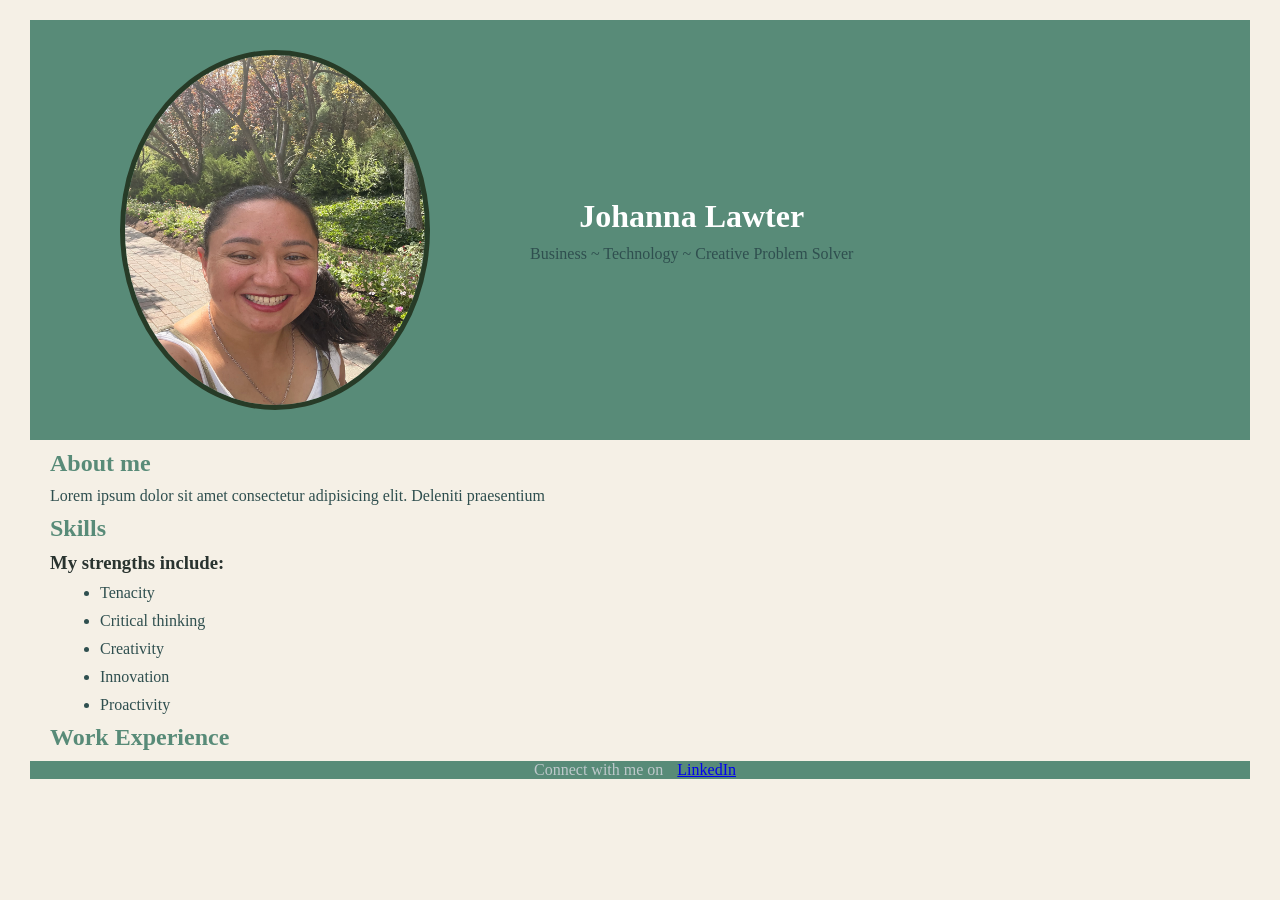
==== index.html @ 3de3170e "File name changed" ====
<!doctype html>
<html lang="en">
  <head>
    <meta charset="UTF-8" />
    <meta name="viewport" content="width=device-width, initial-scale=1.0" />
    <link rel="stylesheet" href="styles.css">
    <title>Johanna Lawter</title>
  </head>
  <body>
    <header>
      <img class= "thick-green-border" src="Selfpicture.jpeg" alt="Johanna smiling at the camera. There is a garden in the background." width="300" height="350">
      <div class="intro">
      <h1>Johanna Lawter</h1>
      <p>
        Business ~ Technology ~ Creative Problem Solver
      </p>
      </div>
    </header>
    <main>
      <section>
        <h2>About me</h2>
        <p>
          Lorem ipsum dolor sit amet consectetur adipisicing elit. Deleniti
          praesentium
        </p>
      </section>
      <section>
        <h2>Skills</h2>
        <h3>My strengths include:</h3>
        <ul>
          <li>Tenacity</li>
          <li>Critical thinking</li>
          <li>Creativity</li>
          <li>Innovation</li>
          <li>Proactivity</li>
        </ul>
      </section>
      <section>
        <h2>Work Experience</h2>
      </section>
    </main>
    <footer class="centered">
      Connect with me on
      <a href="http://www.linkedin.com/in/johannalawter" target="_blank" rel="noopener noreferrer">LinkedIn</a>
    </footer>
  </body>
</html>
---- styles.css ----
* {
  margin: 10px;
}

header {
  background-color: #588b78;
  color: white;
  text-align: center;
  align-content: center;
  display: flex;
  align-items: center;
  padding: 20px;
  padding-left: 80px;
}
.thick-green-border {
  border-color: rgb(39, 59, 39);
  border-width: 5px;
  border-style: solid;
  border-radius: 90%;
}
footer {
  background-color: #588b78;
  color: #bdc8ca;
}
.centered {
  text-align: center;
}
body {
  background-color: #f5f0e6;
  color: #29332f;

  h2 {
    color: #588b78;
  }
  p {
    color: darkslategray;
  }
  ul {
    color: darkslategray;
  }
}

.intro {
  max-width: 500px;
  text-align: center;
  margin-left: 80px;
}
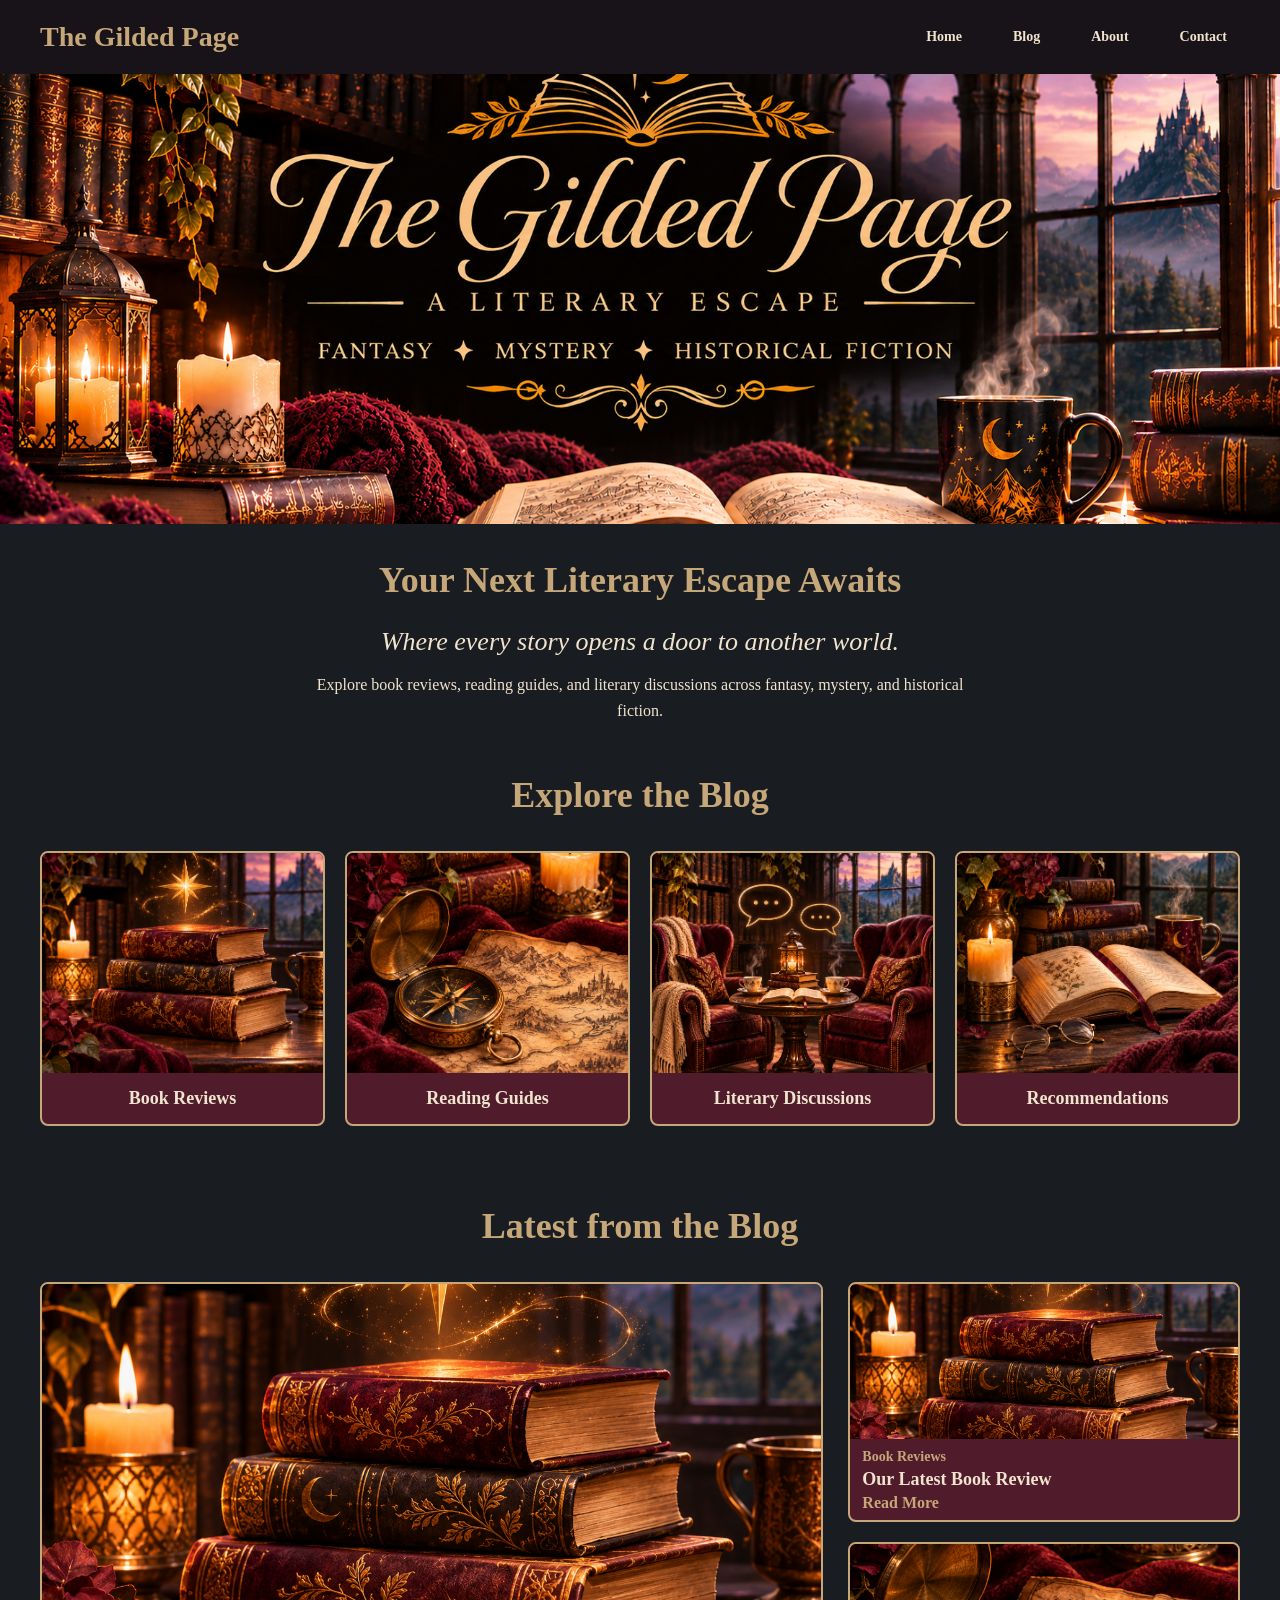
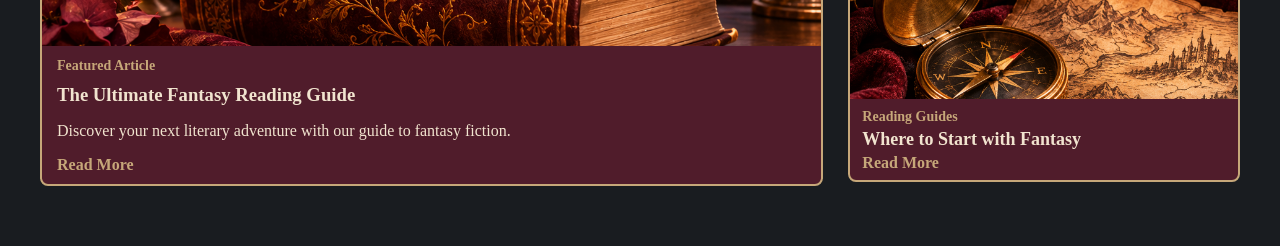
==== commit ff23e9cf: "Changing site fully" ====
--- a/index.html
+++ b/index.html
@@ -1,47 +1,127 @@
-<!doctype html>
+<!DOCTYPE html>
 <html lang="en">
-  <head>
-    <meta charset="UTF-8" />
-    <meta name="viewport" content="width=device-width, initial-scale=1.0" />
+<head>
+    <meta charset="UTF-8">
+    <meta name="viewport" content="width=device-width, initial-scale=1.0">
+    <title>The Gilded Page</title>
     <link rel="stylesheet" href="styles.css">
-    <title>Johanna Lawter</title>
-  </head>
-  <body>
+</head>
+<body>
     <header>
-      <img class= "thick-green-border" src="Selfpicture.jpeg" alt="Johanna smiling at the camera. There is a garden in the background." width="300" height="350">
-      <div class="intro">
-      <h1>Johanna Lawter</h1>
-      <p>
-        Business ~ Technology ~ Creative Problem Solver
-      </p>
-      </div>
+        <nav class="navbar">
+            <h1 class="logo">The Gilded Page</h1>
+
+            <ul class="nav-links">
+    <li><a href="index.html">Home</a></li>
+    <li><a href="blog.html">Blog</a></li>
+    <li><a href="about.html">About</a></li>
+    <li><a href="contact.html">Contact</a></li>
+</ul>
+        </nav>
     </header>
     <main>
-      <section>
-        <h2>About me</h2>
-        <p>
-          Lorem ipsum dolor sit amet consectetur adipisicing elit. Deleniti
-          praesentium
-        </p>
-      </section>
-      <section>
-        <h2>Skills</h2>
-        <h3>My strengths include:</h3>
-        <ul>
-          <li>Tenacity</li>
-          <li>Critical thinking</li>
-          <li>Creativity</li>
-          <li>Innovation</li>
-          <li>Proactivity</li>
-        </ul>
-      </section>
-      <section>
-        <h2>Work Experience</h2>
-      </section>
-    </main>
-    <footer class="centered">
-      Connect with me on
-      <a href="http://www.linkedin.com/in/johannalawter" target="_blank" rel="noopener noreferrer">LinkedIn</a>
-    </footer>
-  </body>
-</html>
+<section class="hero">
+<img src="images/hero.png" alt="A magical fantasy library">
+</section>
+
+    <section class="welcome">
+    <h2>Your Next Literary Escape Awaits</h2>
+    <p class="tagline">
+        Where every story opens a door to another world.
+    </p>
+    <p>
+        Explore book reviews, reading guides, and
+        literary discussions across fantasy, mystery,
+        and historical fiction.
+    </p>
+</section>
+
+<section class="explore" id="blog">
+    <h2>Explore the Blog</h2>
+
+    <div class="category-grid">
+
+        <a href="#reviews" class="category-card">
+            <img src="images/book-reviews.png"
+                 alt="An open book in a cozy library">
+            <h3>Book Reviews</h3>
+        </a>
+
+        <a href="#guides" class="category-card">
+            <img src="images/reading-guides.png"
+                 alt="An antique compass on a fantasy map">
+            <h3>Reading Guides</h3>
+        </a>
+
+        <a href="#discussions" class="category-card">
+            <img src="images/discussions.png"
+                 alt="Two chairs in a cozy library">
+            <h3>Literary Discussions</h3>
+        </a>
+
+        <a href="#recommendations" class="category-card">
+            <img src="images/recommendations.png"
+                 alt="A stack of magical books">
+            <h3>Recommendations</h3>
+        </a>
+
+    </div>
+</section>
+
+<!-- Latest Blog Posts -->
+<section class="latest-posts">
+    <h2>Latest from the Blog</h2>
+
+    <div class="posts-layout">
+
+        <!-- Featured Article -->
+        <article class="featured-post">
+            <img src="images/book-reviews.png"
+                 alt="Featured blog article">
+
+            <div class="post-content">
+                <span class="post-category">Featured Article</span>
+                <h3>The Ultimate Fantasy Reading Guide</h3>
+                <p>
+                    Discover your next literary adventure
+                    with our guide to fantasy fiction.
+                </p>
+                <a href="#featured">Read More</a>
+            </div>
+        </article>
+
+        <!-- Rotating Articles -->
+        <div class="recent-posts" id="recent-posts">
+
+            <article class="recent-post" id="recent-post-1">
+                <img src="images/reading-guides.png"
+                     alt="Recent blog article">
+
+                <div class="post-content">
+                    <span class="post-category">Book Reviews</span>
+                    <h3>Our Latest Book Review</h3>
+                    <a href="#review">Read More</a>
+                </div>
+            </article>
+
+            <article class="recent-post" id="recent-post-2">
+                <img src="images/discussions.png"
+                     alt="Recent blog article">
+
+                <div class="post-content">
+                    <span class="post-category">Reading Guides</span>
+                    <h3>Where to Start with Fantasy</h3>
+                    <a href="#guide">Read More</a>
+                </div>
+            </article>
+
+        </div>
+    </div>
+</section>
+
+
+</main>
+ <script src="posts.js"></script>
+ <script src="script.js"></script>
+</body>
+</html>
--- a/styles.css
+++ b/styles.css
@@ -1,47 +1,333 @@
-* {
-  margin: 10px;
-}
-
-header {
-  background-color: #588b78;
-  color: white;
-  text-align: center;
-  align-content: center;
-  display: flex;
-  align-items: center;
-  padding: 20px;
-  padding-left: 80px;
-}
-.thick-green-border {
-  border-color: rgb(39, 59, 39);
-  border-width: 5px;
-  border-style: solid;
-  border-radius: 90%;
-}
-footer {
-  background-color: #588b78;
-  color: #bdc8ca;
-}
-.centered {
-  text-align: center;
-}
+
+/* General page styling */
 body {
-  background-color: #f5f0e6;
-  color: #29332f;
-
-  h2 {
-    color: #588b78;
-  }
-  p {
-    color: darkslategray;
-  }
-  ul {
-    color: darkslategray;
-  }
-}
-
-.intro {
-  max-width: 500px;
-  text-align: center;
-  margin-left: 80px;
-}
+    margin: 0;
+    background-color: #191C20;
+    color: #F1E4CF;
+    font-family: Georgia, serif;
+}
+
+/* Navigation bar */
+.navbar {
+    display: flex;
+    justify-content: space-between;
+    align-items: center;
+    padding: 20px 40px;
+    background-color: #171319;
+}
+
+/* Website name */
+.logo {
+    color: #C6A779;
+    font-size: 28px;
+    margin: 0;
+}
+
+/* Navigation links */
+.nav-links {
+    display: flex;
+    gap: 25px;
+    list-style: none;
+    margin: 0;
+    padding: 0;
+}
+
+/* Individual links */
+.nav-links a {
+    color: #F1E4CF;
+    text-decoration: none;
+    font-size: 14px;
+    font-weight: bold;
+    padding: 8px 12px;
+    border: 1px solid transparent;
+    border-radius: 5px;
+    display: inline-block;
+    transition: all 0.3s ease;
+}
+
+/* Hover effect */
+.nav-links a:hover {
+    color: #032912;
+    background-color: #C6A779;
+    border: 1px solid #C6A779;
+    box-shadow: 0 0 10px rgba(198, 167, 121, 0.3);
+}
+
+/* Hero banner */
+.hero img {
+    width: 100%;
+    height: 450px;
+    object-fit: cover;
+    display: block;
+}
+.welcome {
+    text-align: center;
+    padding: 5px 20px 5px;
+    background-color: #191C20;
+}
+
+.welcome h2 {
+    color: #C6A779;
+    font-size: 36px;
+    margin-bottom: 20px;
+    text-align: center;
+}
+
+.welcome .tagline {
+    color: #F1E4CF;
+    font-size: 26px;
+    font-style: italic;
+}
+
+.welcome p {
+    max-width: 650px;
+    margin: 10px auto;
+    line-height: 1.6;
+}
+
+/* Explore the Blog section */
+.explore {
+    padding: 5px 40px 30px;
+    text-align: center;
+    background-color: #191C20;
+}
+
+.explore h2 {
+    color: #C6A779;
+    font-size: 36px;
+    margin-bottom: 35px;
+}
+
+.category-grid {
+    display: grid;
+    grid-template-columns: repeat(4, 1fr);
+    gap: 20px;
+}
+
+/* Individual category cards */
+.category-card {
+    background-color: #501C2B;
+    border: 2px solid #C6A779;
+    border-radius: 8px;
+    overflow: hidden;
+    text-decoration: none;
+    transition: transform 0.3s ease, box-shadow 0.3s ease;
+}
+
+/* Category images */
+.category-card img {
+    width: 100%;
+    height: 220px;
+    object-fit: cover;
+    display: block;
+}
+
+/* Category titles */
+.category-card h3 {
+    color: #F1E4CF;
+    font-size: 18px;
+    padding: 15px;
+    margin: 0;
+}
+
+/* Category card hover effect */
+.category-card:hover {
+    transform: translateY(-8px);
+    box-shadow: 0 8px 20px rgba(198, 167, 121, 0.25);
+}
+
+@media (max-width: 900px) {
+    .category-grid {
+        grid-template-columns: repeat(2, 1fr);
+    }
+}
+
+@media (max-width: 600px) {
+    .category-grid {
+        grid-template-columns: 1fr;
+    }
+}
+
+
+/* Latest from the Blog section */
+.latest-posts {
+    padding: 20px 40px 60px;
+    background-color: #191C20;
+    text-align: center;
+}
+
+.latest-posts h2 {
+    color: #C6A779;
+    font-size: 36px;
+    margin-bottom: 35px;
+}
+
+/* Featured and recent articles layout */
+.posts-layout {
+    display: grid;
+    grid-template-columns: 2fr 1fr;
+    gap: 25px;
+    text-align: left;
+}
+
+/* Two smaller articles */
+.recent-posts {
+    display: grid;
+    grid-template-rows: repeat(2, 1fr);
+    gap: 20px;
+    height: 500px;
+}
+
+
+/* Blog article cards */
+.featured-post,
+.recent-post {
+    background-color: #501C2B;
+    border: 2px solid #C6A779;
+    border-radius: 8px;
+    overflow: hidden;
+    min-height: 0;
+}
+
+/* Featured article layout */
+.featured-post {
+    display: grid;
+    grid-template-rows: minmax(0, 1fr) auto;
+    height: 500px;
+}
+
+.recent-post {
+    display: grid;
+    grid-template-rows: minmax(0, 1fr) auto;
+}
+
+/* Featured article image */
+.featured-post img {
+    width: 100%;
+    height: 100%;
+    min-height: 0;
+    object-fit: cover;
+    display: block;
+}
+
+/* Smaller article images */
+.recent-post img {
+    width: 100%;
+    height: 100%;
+    min-height: 0;
+    object-fit: cover;
+    display: block;
+}
+
+
+/* Article text */
+.post-content {
+    padding: 20px;
+}
+
+.featured-post .post-content {
+    padding: 10px 15px;
+}
+
+/* Smaller article text */
+.recent-post .post-content {
+    padding: 8px 12px;
+}
+
+.recent-post .post-content h3 {
+    font-size: 18px;
+    margin: 4px 0;
+}
+
+/* Article categories */
+.post-category {
+    color: #C6A779;
+    font-size: 14px;
+    font-weight: bold;
+}
+
+/* Article titles */
+.post-content h3 {
+    color: #F1E4CF;
+    margin: 10px 0;
+}
+
+/* Read More links */
+.post-content a {
+    color: #C6A779;
+    text-decoration: none;
+    font-weight: bold;
+}
+
+.post-content a:hover {
+    text-decoration: underline;
+}
+
+
+/* Latest posts on tablets and phones */
+@media (max-width: 900px) {
+    .posts-layout {
+        grid-template-columns: 1fr;
+    }
+
+    .recent-posts {
+        grid-template-columns: repeat(2, 1fr);
+        grid-template-rows: auto;
+    }
+}
+
+@media (max-width: 600px) {
+    .recent-posts {
+        grid-template-columns: 1fr;
+    }
+}
+
+/* Blog Page Introduction */
+
+.blog-intro {
+    text-align: center;
+    padding: 50px 20px;
+}
+
+.blog-intro h2 {
+    color: #C6A779;
+    font-size: 36px;
+    margin-bottom: 20px;
+}
+
+.blog-intro p {
+    color: #F1E4CF;
+    font-size: 20px;
+    line-height: 1.6;
+}
+
+
+/* Blog Article Grid */
+
+.blog-articles {
+    padding: 20px 40px 60px;
+}
+
+.blog-articles h2 {
+    color: #C6A779;
+    font-size: 30px;
+    text-align: center;
+    margin-bottom: 35px;
+}
+
+.article-grid {
+    display: grid;
+    grid-template-columns: repeat(3, 1fr);
+    gap: 25px;
+}
+@media (max-width: 900px) {
+    .article-grid {
+        grid-template-columns: repeat(2, 1fr);
+    }
+}
+
+@media (max-width: 600px) {
+    .article-grid {
+        grid-template-columns: 1fr;
+    }
+}
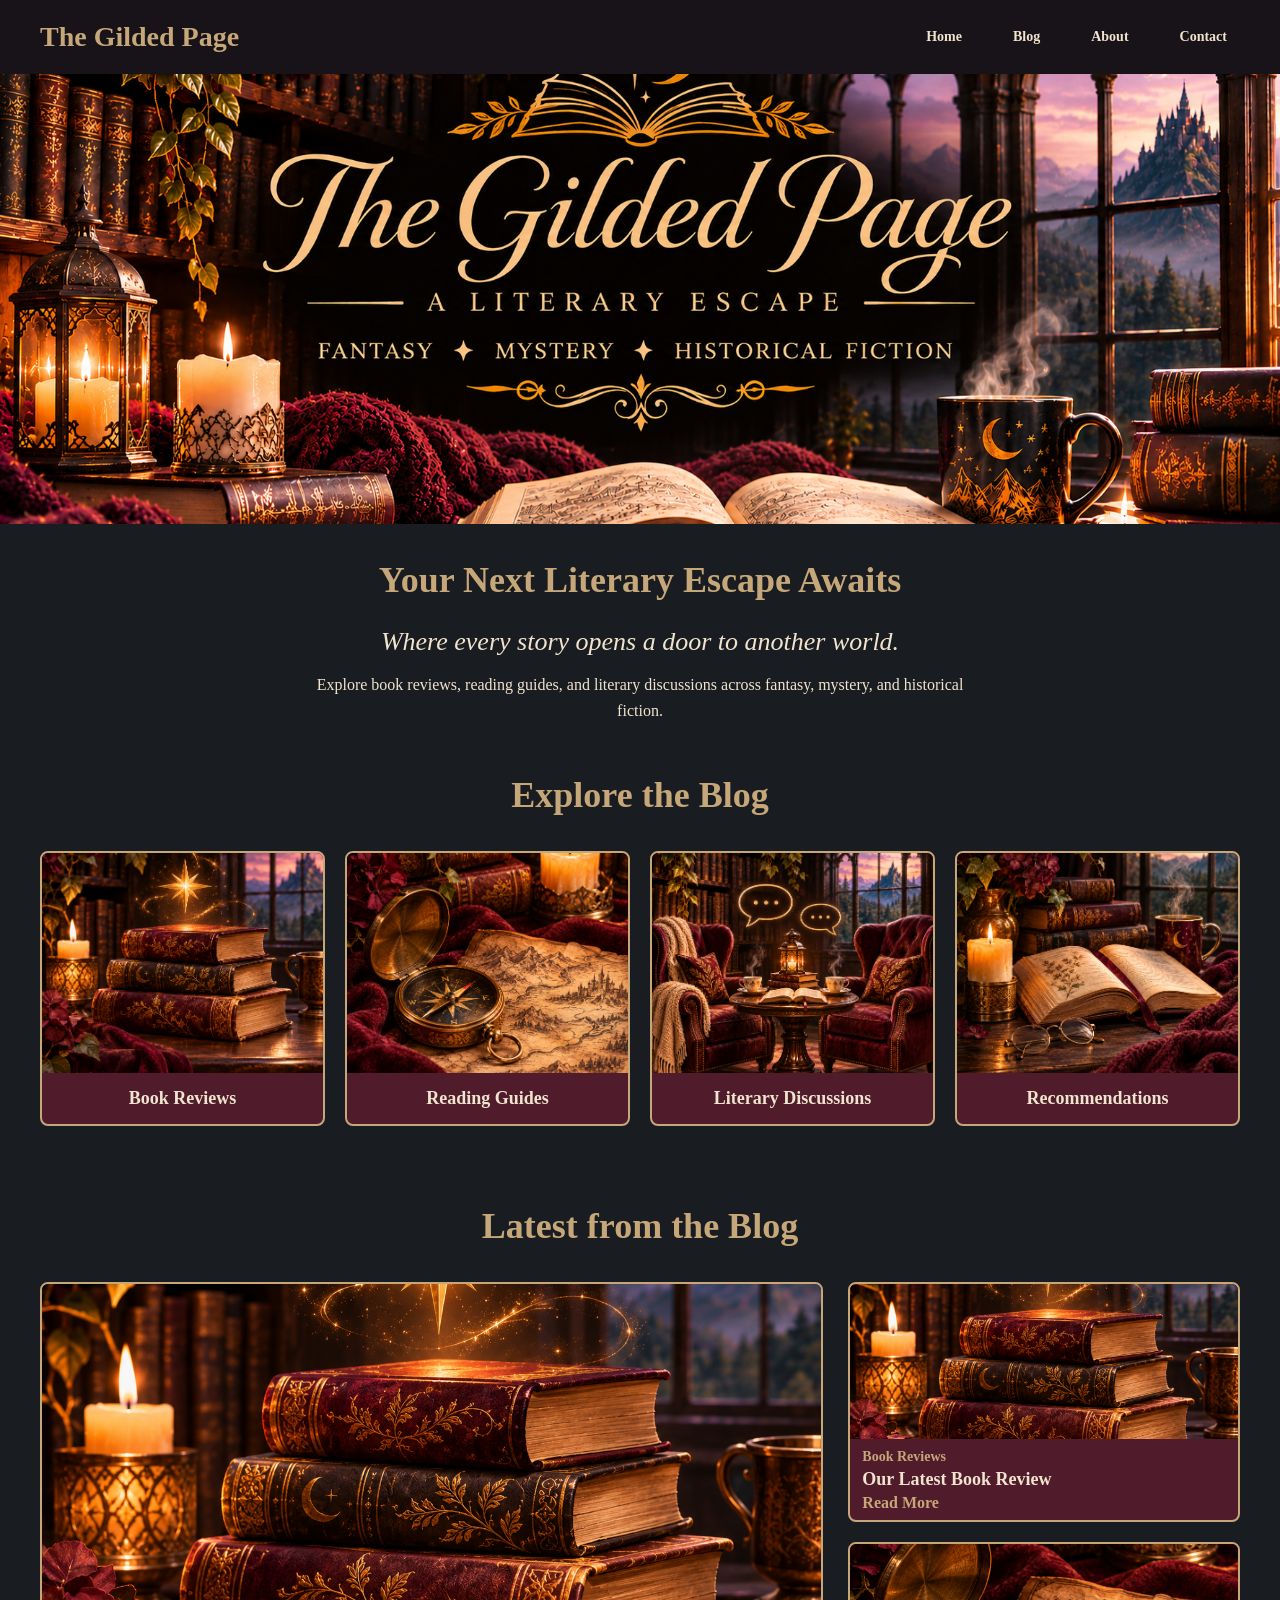
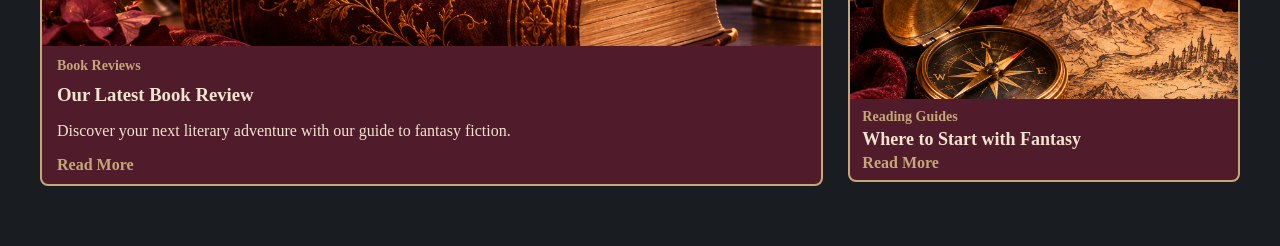
==== commit b17d87a7: "Final upload before graduation" ====
--- a/index.html
+++ b/index.html
@@ -7,17 +7,8 @@
     <link rel="stylesheet" href="styles.css">
 </head>
 <body>
+    <div id="navbar-container"></div>
     <header>
-        <nav class="navbar">
-            <h1 class="logo">The Gilded Page</h1>
-
-            <ul class="nav-links">
-    <li><a href="index.html">Home</a></li>
-    <li><a href="blog.html">Blog</a></li>
-    <li><a href="about.html">About</a></li>
-    <li><a href="contact.html">Contact</a></li>
-</ul>
-        </nav>
     </header>
     <main>
 <section class="hero">
@@ -75,7 +66,7 @@
     <div class="posts-layout">
 
         <!-- Featured Article -->
-        <article class="featured-post">
+        <article class="featured-post" id="featured-post">
             <img src="images/book-reviews.png"
                  alt="Featured blog article">
 
@@ -123,5 +114,6 @@
 </main>
  <script src="posts.js"></script>
  <script src="script.js"></script>
+ <script src="navbar.js"></script>
 </body>
 </html>
--- a/styles.css
+++ b/styles.css
@@ -132,8 +132,8 @@
 
 /* Category card hover effect */
 .category-card:hover {
-    transform: translateY(-8px);
-    box-shadow: 0 8px 20px rgba(198, 167, 121, 0.25);
+    transform: translateY(-5px);
+    box-shadow: 0 0 15px rgba(198, 167, 121, 0.4);
 }
 
 @media (max-width: 900px) {
@@ -187,6 +187,14 @@
     border-radius: 8px;
     overflow: hidden;
     min-height: 0;
+    cursor: pointer;
+    transition: transform 0.3s ease, box-shadow 0.3s ease;
+}
+
+.featured-post:hover,
+.recent-post:hover {
+    transform: translateY(-5px);
+    box-shadow: 0 0 15px rgba(198, 167, 121, 0.4);
 }
 
 /* Featured article layout */
@@ -330,4 +338,97 @@
     .article-grid {
         grid-template-columns: 1fr;
     }
+}
+.article-card img {
+    width: 100%;
+    height: 220px;
+    object-fit: cover;
+    display: block;
+}
+
+.article-card {
+    background-color: #501C2B;
+    border: 2px solid #C6A779;
+    border-radius: 8px;
+    overflow: hidden;
+    display: flex;
+    flex-direction: column;
+    cursor: pointer;
+    transition: transform 0.3s ease;
+    transition: transform 0.3s ease, box-shadow 0.3s ease;
+}
+.article-card:hover {
+    transform: translateY(-5px);
+    box-shadow: 0 0 15px rgba(198, 167, 121, 0.4);
+}
+.article-card .post-category {
+    display: block;
+    margin: 15px 15px 0;
+}
+
+.article-card h3 {
+    margin: 10px 15px 20px;
+}
+@media (max-width: 900px) {
+    .article-grid {
+        grid-template-columns: repeat(2, 1fr);
+    }
+}
+
+@media (max-width: 600px) {
+    .article-grid {
+        grid-template-columns: 1fr;
+    }
+}
+.article-card a {
+    display: inline-block;
+    color: #C6A779;
+    font-weight: bold;
+    text-decoration: none;
+    margin: 10px 20px 20px;
+    display: flex;
+flex-direction: column;
+margin-top: auto;
+}
+.article-card a:hover {
+    text-decoration: underline;
+}
+#article-content {
+    line-height: 1.8;
+     font-size: 18px;
+    color: #F5EDE3;
+}
+.article-page {
+    max-width: 900px;
+    margin: 40px auto;
+    padding: 20px;
+}
+.article-header h1 {
+    color: #C6A779;
+    font-size: 36px;
+    text-align: center;
+    margin-bottom: 25px;
+}
+#article-image {
+    display: block;
+    max-width: 100%;
+    height: auto;
+    margin: 0 auto 30px;
+    border-radius: 8px;
+    max-height: 450px;
+}
+.full-article {
+    background-color: #501C2B;
+    border: 2px solid #C6A779;
+    border-radius: 10px;
+    padding: 30px;
+}
+
+.back-to-blog {
+    display: inline-block;
+    color: #C6A779;
+    text-decoration: none;
+    font-size: 16px;
+    font-weight: bold;
+    margin-bottom: 20px;
 }
